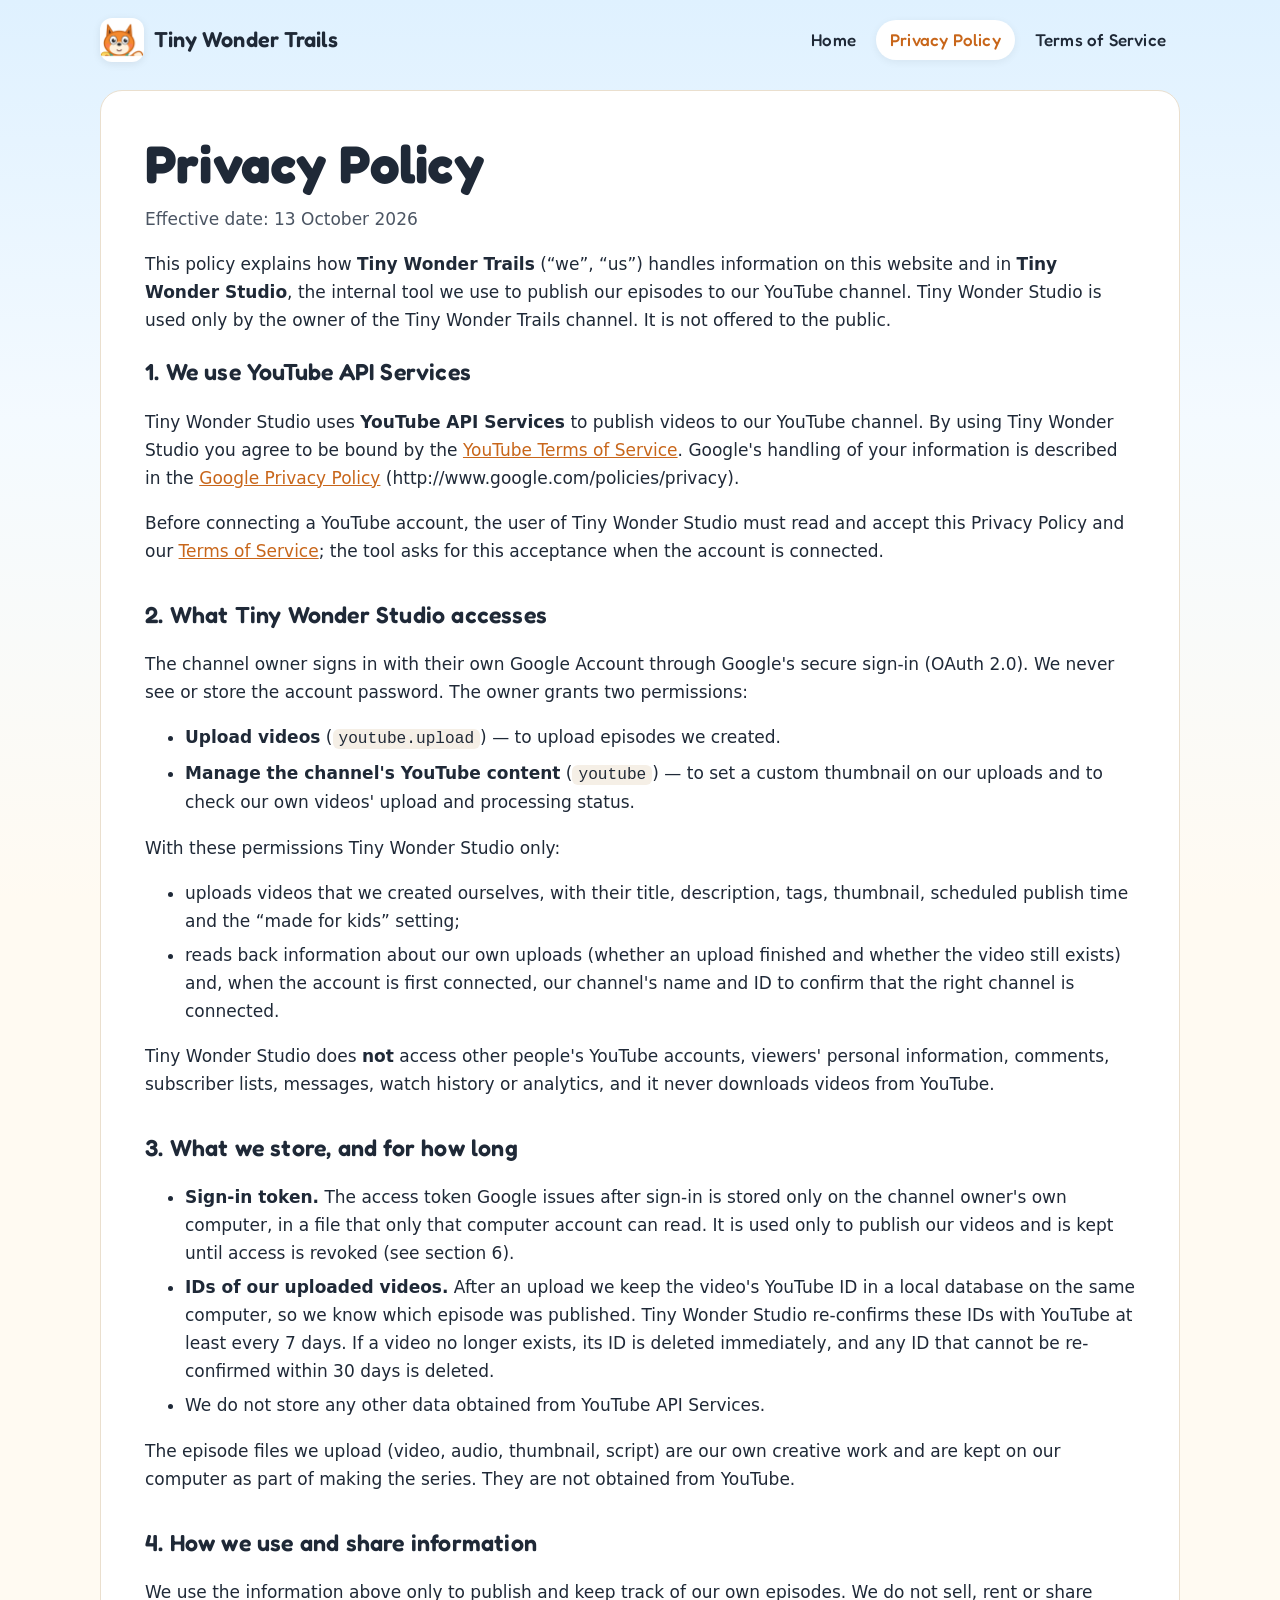
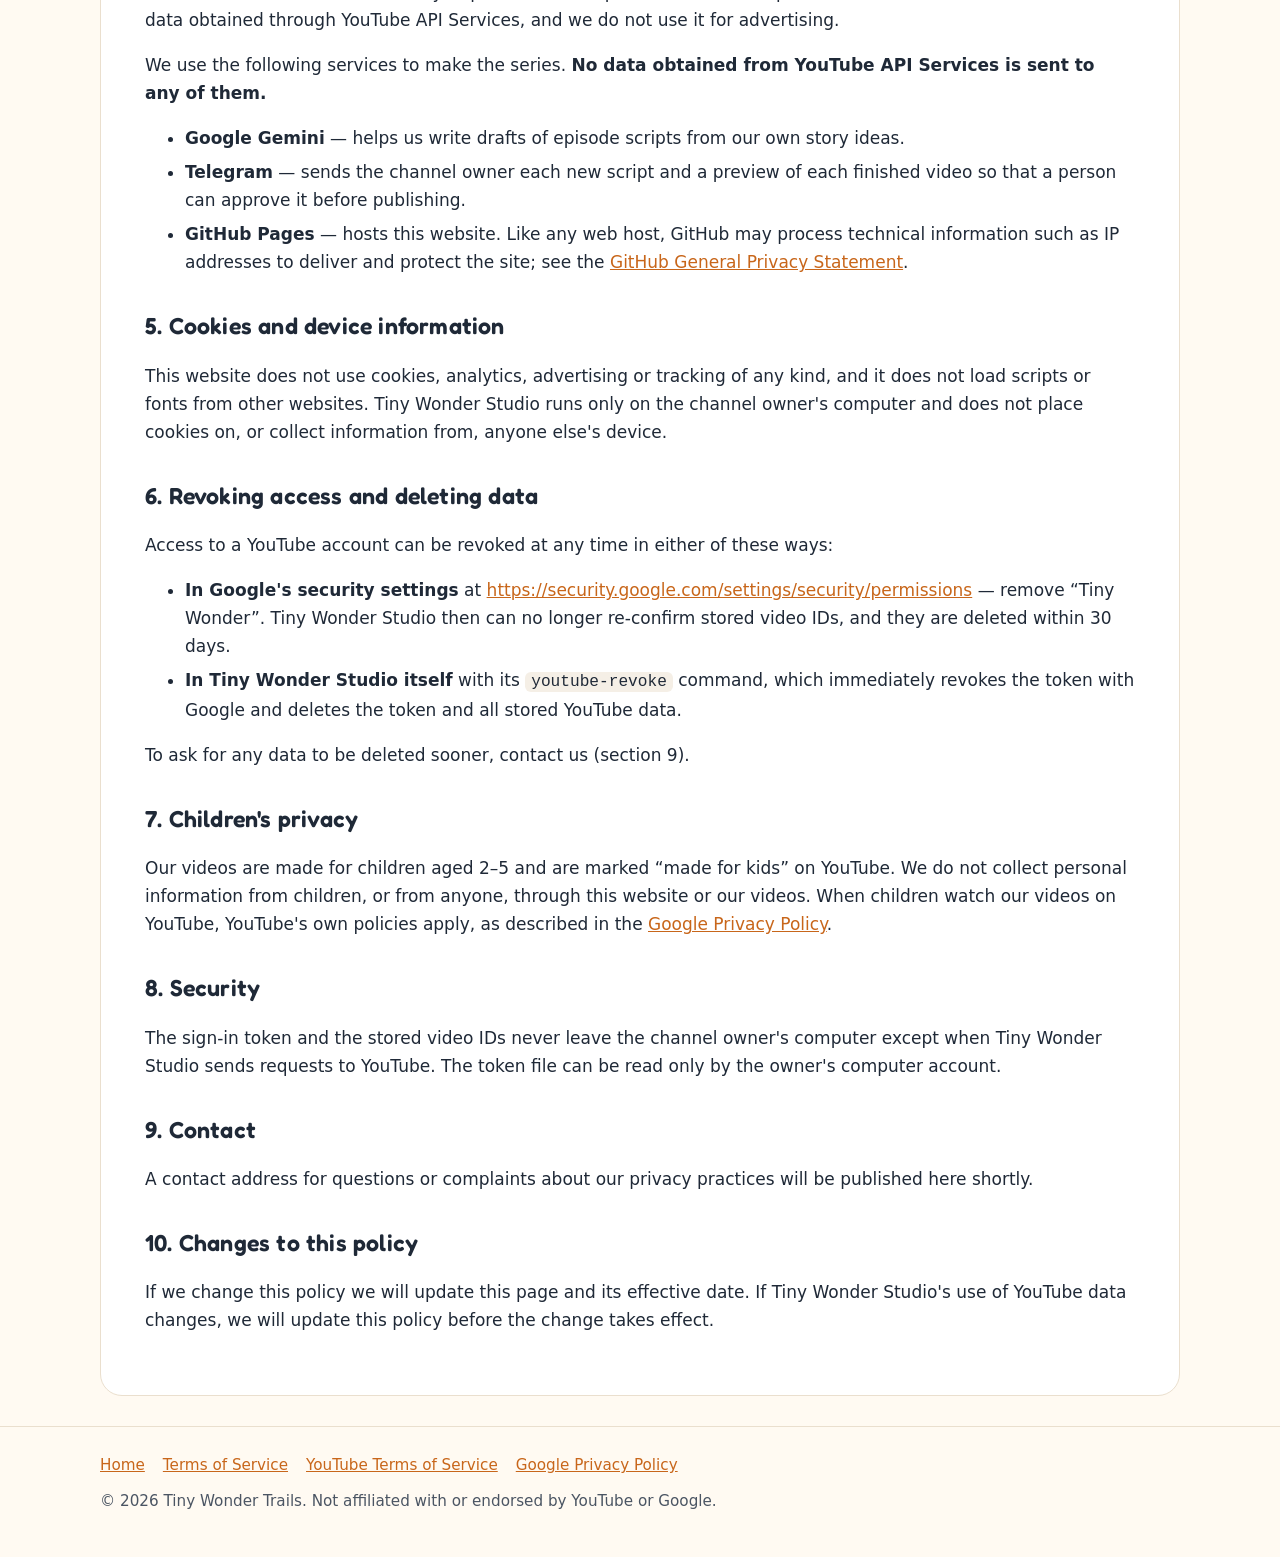
==== privacy.html @ 5b2956e0 "Tiny Wonder Trails website: home, privacy policy, terms of service Co-Authored-By: Claude Opus 5.5 <" ====
<!doctype html>
<html lang="en">
<head>
  <meta charset="utf-8">
  <meta name="viewport" content="width=device-width, initial-scale=1">
  <title>Privacy Policy — Tiny Wonder Trails</title>
  <meta name="description" content="How Tiny Wonder Trails and its publishing tool, Tiny Wonder Studio, handle data, including data from YouTube API Services.">
  <link rel="icon" type="image/png" href="img/favicon-32.png">
  <link rel="apple-touch-icon" href="img/icon-180.png">
  <link rel="stylesheet" href="style.css">
</head>
<body>
  <header class="site-header">
    <div class="wrap">
      <a class="brand" href="./"><img src="img/icon-180.png" alt="">Tiny Wonder Trails</a>
      <nav aria-label="Main">
        <a href="./">Home</a>
        <a href="privacy.html" aria-current="page">Privacy Policy</a>
        <a href="terms.html">Terms of Service</a>
      </nav>
    </div>
  </header>

  <main class="wrap">
    <article class="doc">
      <h1>Privacy Policy</h1>
      <p class="meta">Effective date: 13 October 2026</p>

      <p>This policy explains how <strong>Tiny Wonder Trails</strong> (“we”, “us”) handles information on this website
        and in <strong>Tiny Wonder Studio</strong>, the internal tool we use to publish our episodes to our YouTube
        channel. Tiny Wonder Studio is used only by the owner of the Tiny Wonder Trails channel. It is not offered
        to the public.</p>

      <h2>1. We use YouTube API Services</h2>
      <p>Tiny Wonder Studio uses <strong>YouTube API Services</strong> to publish videos to our YouTube channel.
        By using Tiny Wonder Studio you agree to be bound by the
        <a href="https://www.youtube.com/t/terms" rel="noopener">YouTube Terms of Service</a>.
        Google's handling of your information is described in the
        <a href="http://www.google.com/policies/privacy" rel="noopener">Google Privacy Policy</a>
        (http://www.google.com/policies/privacy).</p>
      <p>Before connecting a YouTube account, the user of Tiny Wonder Studio must read and accept this Privacy
        Policy and our <a href="terms.html">Terms of Service</a>; the tool asks for this acceptance when the
        account is connected.</p>

      <h2>2. What Tiny Wonder Studio accesses</h2>
      <p>The channel owner signs in with their own Google Account through Google's secure sign-in (OAuth 2.0).
        We never see or store the account password. The owner grants two permissions:</p>
      <ul>
        <li><strong>Upload videos</strong> (<code>youtube.upload</code>) — to upload episodes we created.</li>
        <li><strong>Manage the channel's YouTube content</strong> (<code>youtube</code>) — to set a custom thumbnail
          on our uploads and to check our own videos' upload and processing status.</li>
      </ul>
      <p>With these permissions Tiny Wonder Studio only:</p>
      <ul>
        <li>uploads videos that we created ourselves, with their title, description, tags, thumbnail, scheduled
          publish time and the “made for kids” setting;</li>
        <li>reads back information about our own uploads (whether an upload finished and whether the video still
          exists) and, when the account is first connected, our channel's name and ID to confirm that the right
          channel is connected.</li>
      </ul>
      <p>Tiny Wonder Studio does <strong>not</strong> access other people's YouTube accounts, viewers' personal
        information, comments, subscriber lists, messages, watch history or analytics, and it never downloads
        videos from YouTube.</p>

      <h2>3. What we store, and for how long</h2>
      <ul>
        <li><strong>Sign-in token.</strong> The access token Google issues after sign-in is stored only on the
          channel owner's own computer, in a file that only that computer account can read. It is used only to
          publish our videos and is kept until access is revoked (see section 6).</li>
        <li><strong>IDs of our uploaded videos.</strong> After an upload we keep the video's YouTube ID in a local
          database on the same computer, so we know which episode was published. Tiny Wonder Studio re-confirms
          these IDs with YouTube at least every 7 days. If a video no longer exists, its ID is deleted immediately,
          and any ID that cannot be re-confirmed within 30 days is deleted.</li>
        <li>We do not store any other data obtained from YouTube API Services.</li>
      </ul>
      <p>The episode files we upload (video, audio, thumbnail, script) are our own creative work and are kept on our
        computer as part of making the series. They are not obtained from YouTube.</p>

      <h2>4. How we use and share information</h2>
      <p>We use the information above only to publish and keep track of our own episodes. We do not sell, rent or
        share data obtained through YouTube API Services, and we do not use it for advertising.</p>
      <p>We use the following services to make the series. <strong>No data obtained from YouTube API Services is sent
        to any of them.</strong></p>
      <ul>
        <li><strong>Google Gemini</strong> — helps us write drafts of episode scripts from our own story ideas.</li>
        <li><strong>Telegram</strong> — sends the channel owner each new script and a preview of each finished video
          so that a person can approve it before publishing.</li>
        <li><strong>GitHub Pages</strong> — hosts this website. Like any web host, GitHub may process technical
          information such as IP addresses to deliver and protect the site; see the
          <a href="https://docs.github.com/en/site-policy/privacy-policies/github-general-privacy-statement" rel="noopener">GitHub
          General Privacy Statement</a>.</li>
      </ul>

      <h2>5. Cookies and device information</h2>
      <p>This website does not use cookies, analytics, advertising or tracking of any kind, and it does not load
        scripts or fonts from other websites. Tiny Wonder Studio runs only on the channel owner's computer and does
        not place cookies on, or collect information from, anyone else's device.</p>

      <h2>6. Revoking access and deleting data</h2>
      <p>Access to a YouTube account can be revoked at any time in either of these ways:</p>
      <ul>
        <li><strong>In Google's security settings</strong> at
          <a href="https://security.google.com/settings/security/permissions" rel="noopener">https://security.google.com/settings/security/permissions</a>
          — remove “Tiny Wonder”. Tiny Wonder Studio then can no longer re-confirm stored video IDs, and they are
          deleted within 30 days.</li>
        <li><strong>In Tiny Wonder Studio itself</strong> with its <code>youtube-revoke</code> command, which
          immediately revokes the token with Google and deletes the token and all stored YouTube data.</li>
      </ul>
      <p>To ask for any data to be deleted sooner, contact us (section 9).</p>

      <h2>7. Children's privacy</h2>
      <p>Our videos are made for children aged 2–5 and are marked “made for kids” on YouTube. We do not collect
        personal information from children, or from anyone, through this website or our videos. When children watch
        our videos on YouTube, YouTube's own policies apply, as described in the
        <a href="http://www.google.com/policies/privacy" rel="noopener">Google Privacy Policy</a>.</p>

      <h2>8. Security</h2>
      <p>The sign-in token and the stored video IDs never leave the channel owner's computer except when Tiny Wonder
        Studio sends requests to YouTube. The token file can be read only by the owner's computer account.</p>

      <h2 id="contact">9. Contact</h2>
      <p>A contact address for questions or complaints about our privacy practices will be published here shortly.</p>

      <h2>10. Changes to this policy</h2>
      <p>If we change this policy we will update this page and its effective date. If Tiny Wonder Studio's use of
        YouTube data changes, we will update this policy before the change takes effect.</p>
    </article>
  </main>

  <footer class="site-footer">
    <div class="wrap">
      <div class="links">
        <a href="./">Home</a>
        <a href="terms.html">Terms of Service</a>
        <a href="https://www.youtube.com/t/terms" rel="noopener">YouTube Terms of Service</a>
        <a href="http://www.google.com/policies/privacy" rel="noopener">Google Privacy Policy</a>
      </div>
      <p>© 2026 Tiny Wonder Trails. Not affiliated with or endorsed by YouTube or Google.</p>
    </div>
  </footer>
</body>
</html>
---- style.css ----
/* Tiny Wonder Trails — static site. No external requests: fonts and images are self-hosted. */
@font-face {
  font-family: "Fredoka";
  src: url("fonts/Fredoka.ttf") format("truetype");
  font-weight: 300 700;
  font-display: swap;
}

:root {
  --sky: #dff1ff;
  --sky-deep: #7cc8ff;
  --cream: #fffaf2;
  --ink: #1f2937;
  --ink-soft: #4b5563;
  --fox: #f58a2e;
  --fox-deep: #c8661a;
  --mint: #7fd8be;
  --lavender: #b9a2e8;
  --bird: #3a9ad9;
  --line: #eadfce;
  --radius: 22px;
}

* { box-sizing: border-box; }

html { -webkit-text-size-adjust: 100%; background: var(--cream); }

body {
  margin: 0;
  min-height: 100vh;
  background: linear-gradient(180deg, var(--sky) 0, #f4faff 420px, var(--cream) 900px) no-repeat;
  color: var(--ink);
  font: 17px/1.65 system-ui, -apple-system, "Segoe UI", Roboto, Ubuntu, sans-serif;
}

h1, h2, h3, .brand, .button, nav a {
  font-family: "Fredoka", system-ui, sans-serif;
  letter-spacing: 0.2px;
}

h1 { font-size: clamp(2.1rem, 5vw, 3.3rem); line-height: 1.1; margin: 0 0 12px; font-weight: 700; }
h2 { font-size: clamp(1.5rem, 3.2vw, 2rem); margin: 0 0 10px; font-weight: 600; }
h3 { font-size: 1.2rem; margin: 18px 0 6px; font-weight: 600; }

a { color: var(--fox-deep); }
a:hover { color: var(--fox); }

.wrap { width: min(1080px, 100% - 32px); margin-inline: auto; }

/* header */
.site-header { padding: 18px 0; }
.site-header .wrap { display: flex; align-items: center; justify-content: space-between; gap: 16px; flex-wrap: wrap; }
.brand { display: flex; align-items: center; gap: 10px; text-decoration: none; color: var(--ink); font-size: 1.35rem; font-weight: 600; }
.brand img { width: 44px; height: 44px; border-radius: 12px; background: #fff; box-shadow: 0 2px 8px rgb(0 0 0 / 0.08); }
nav { display: flex; gap: 6px; flex-wrap: wrap; }
nav a { text-decoration: none; color: var(--ink); padding: 6px 14px; border-radius: 999px; font-weight: 500; }
nav a:hover, nav a[aria-current="page"] { background: #fff; color: var(--fox-deep); box-shadow: 0 2px 8px rgb(0 0 0 / 0.06); }

/* hero */
.hero { padding: 20px 0 8px; text-align: center; }
.tagline { font-family: "Fredoka", system-ui, sans-serif; color: var(--fox-deep); font-size: clamp(1.15rem, 2.6vw, 1.5rem); font-weight: 500; margin: 0 0 14px; }
.lead { max-width: 680px; margin: 0 auto 22px; color: var(--ink-soft); font-size: 1.08rem; }
.hero-art { margin: 26px auto 0; border-radius: var(--radius); overflow: hidden; box-shadow: 0 14px 40px rgb(30 80 130 / 0.18); }
.hero-art img { display: block; width: 100%; height: auto; }

.button {
  display: inline-flex; align-items: center; gap: 10px;
  background: var(--fox); color: #fff; text-decoration: none;
  padding: 12px 24px; border-radius: 999px; font-weight: 600; font-size: 1.1rem;
  box-shadow: 0 6px 0 var(--fox-deep);
  transition: transform 0.12s ease, box-shadow 0.12s ease;
}
.button:hover { color: #fff; transform: translateY(2px); box-shadow: 0 4px 0 var(--fox-deep); }
.play { width: 0; height: 0; border-left: 12px solid #fff; border-top: 8px solid transparent; border-bottom: 8px solid transparent; }

/* sections */
section { padding: 34px 0; }
.cards { display: grid; grid-template-columns: repeat(auto-fit, minmax(230px, 1fr)); gap: 18px; margin-top: 16px; }
.card { background: #fff; border: 1px solid var(--line); border-radius: var(--radius); padding: 20px 22px; }
.card h3 { margin-top: 0; }
.card p { margin: 0; color: var(--ink-soft); }
.dot { display: inline-block; width: 14px; height: 14px; border-radius: 50%; margin-right: 8px; vertical-align: -1px; }

.panel { background: #fff; border: 1px solid var(--line); border-radius: var(--radius); padding: 26px 28px; }
.panel p:last-child { margin-bottom: 0; }

ul.learn { columns: 2 220px; padding-left: 20px; margin: 10px 0 0; }

/* legal pages */
.doc { background: #fff; border: 1px solid var(--line); border-radius: var(--radius); padding: clamp(22px, 4vw, 44px); margin: 10px auto 30px; }
.doc h2 { margin-top: 30px; font-size: 1.45rem; }
.doc h2:first-of-type { margin-top: 18px; }
.doc .meta { color: var(--ink-soft); margin-top: 0; }
.doc li { margin-bottom: 6px; }
.note { background: #f3fbf8; border-left: 5px solid var(--mint); padding: 12px 16px; border-radius: 10px; }
code { background: #f5efe6; padding: 1px 6px; border-radius: 6px; font-size: 0.95em; }

/* footer */
.site-footer { border-top: 1px solid var(--line); margin-top: 20px; padding: 26px 0 40px; color: var(--ink-soft); font-size: 0.95rem; }
.site-footer .links { display: flex; flex-wrap: wrap; gap: 6px 18px; margin-bottom: 10px; }
.site-footer p { margin: 6px 0; }

@media (max-width: 560px) {
  body { font-size: 16px; }
  .panel, .card { padding: 18px; }
}
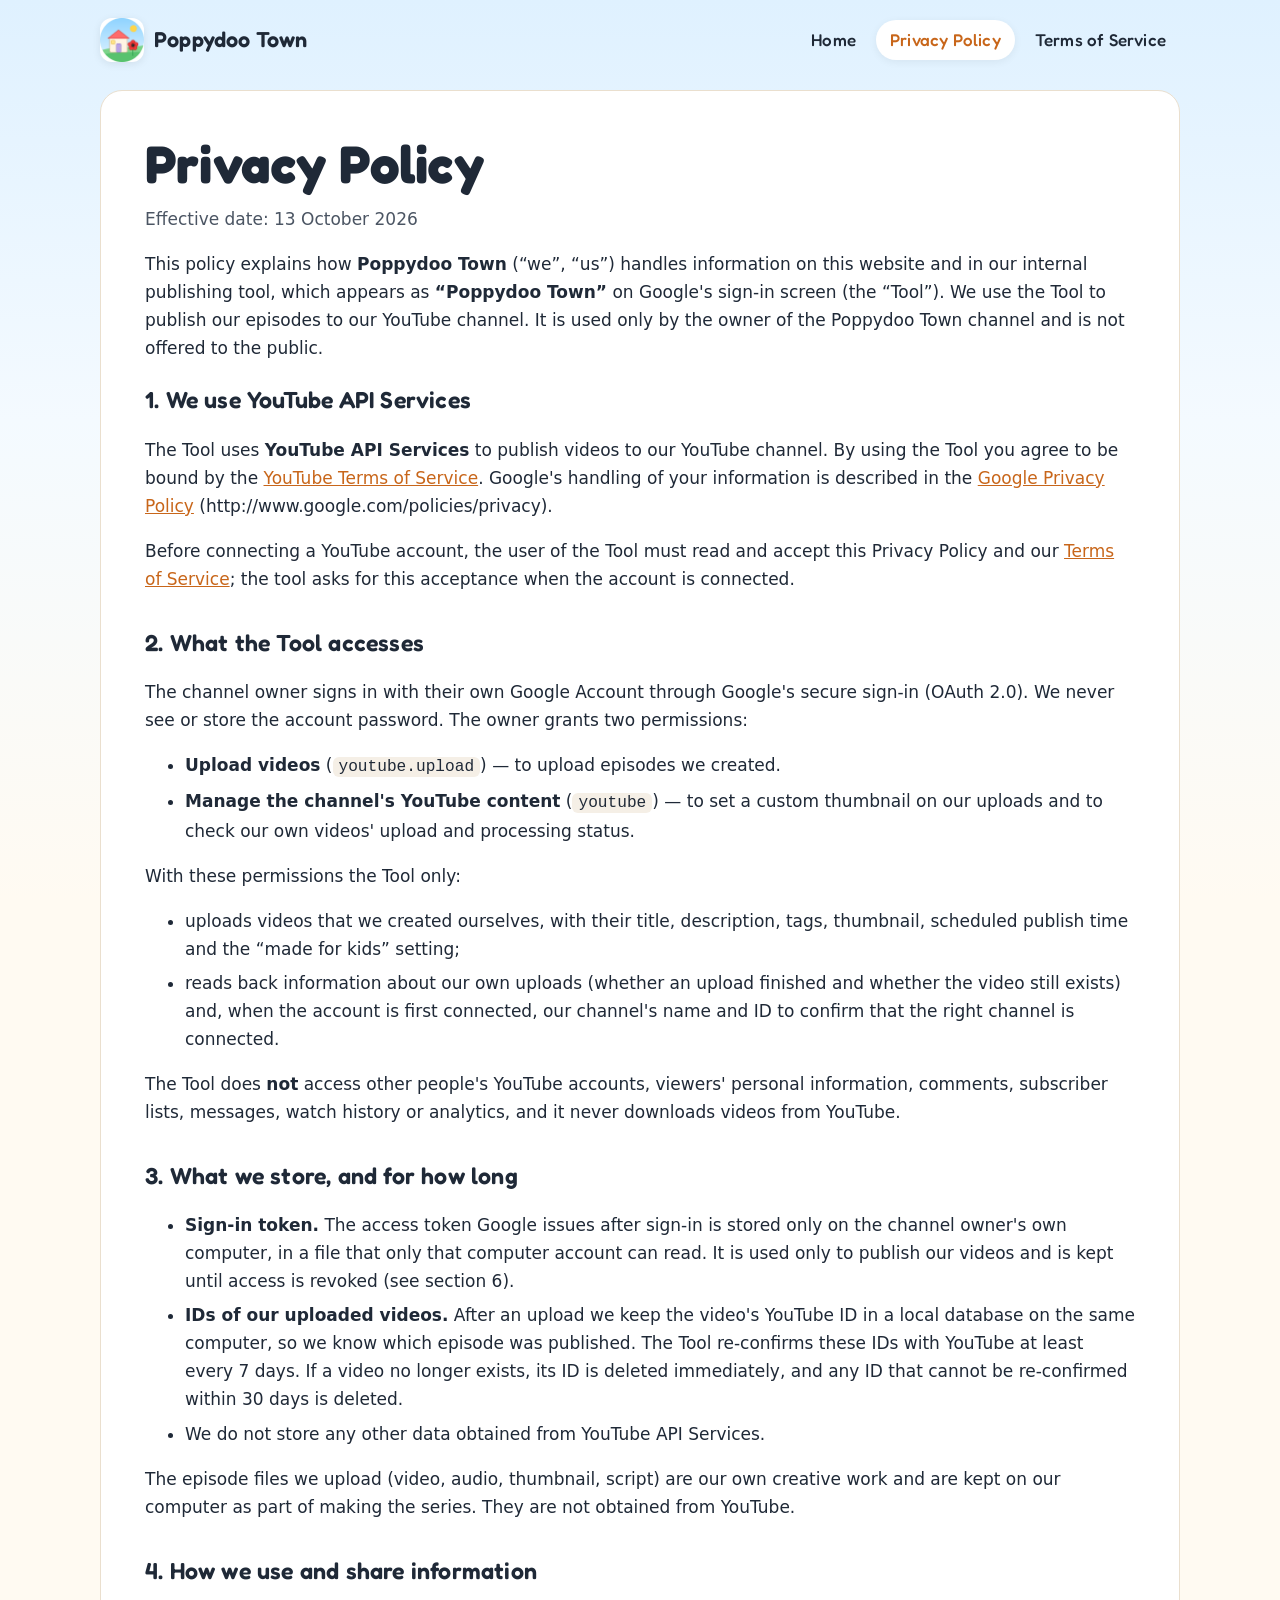
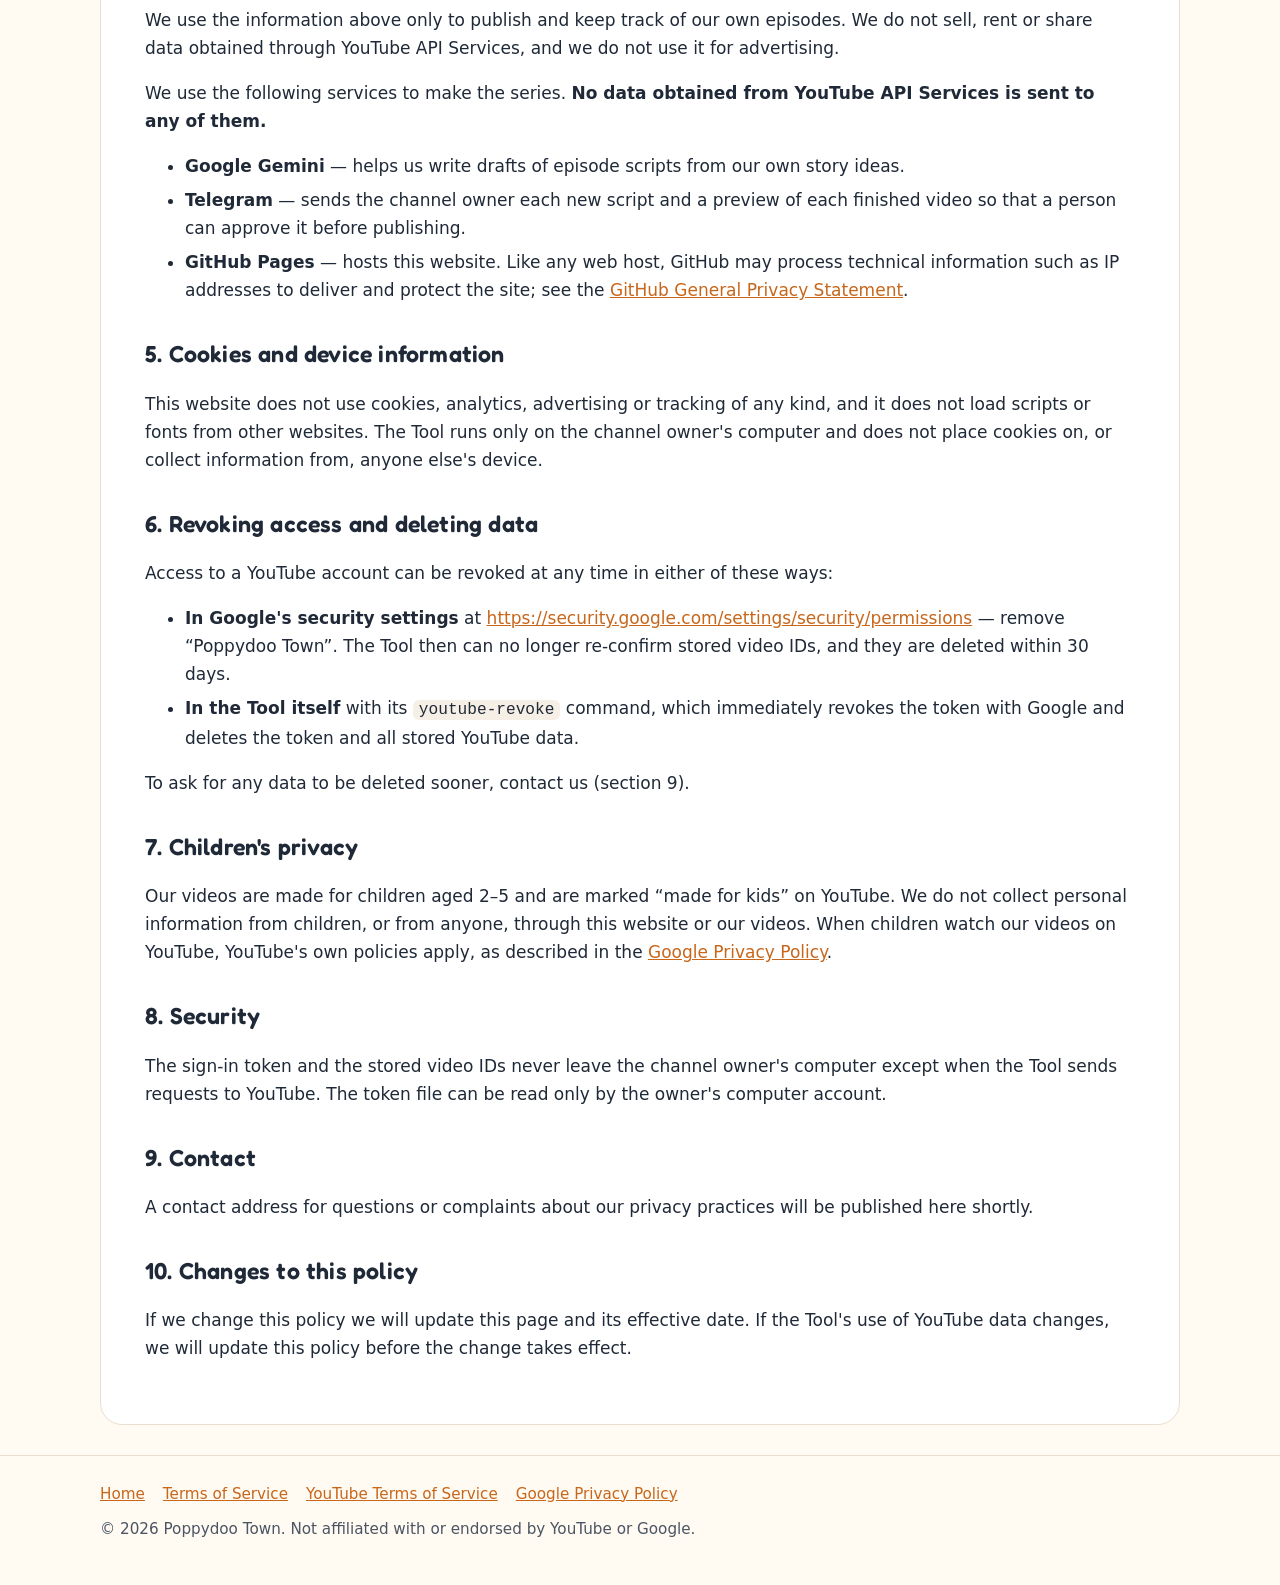
==== commit f3fa8abd: "Rebrand website to Poppydoo Town Co-Authored-By: Claude Opus 5.5 <noreply@anthropic.com>" ====
--- a/privacy.html
+++ b/privacy.html
@@ -3,8 +3,8 @@
 <head>
   <meta charset="utf-8">
   <meta name="viewport" content="width=device-width, initial-scale=1">
-  <title>Privacy Policy — Tiny Wonder Trails</title>
-  <meta name="description" content="How Tiny Wonder Trails and its publishing tool, Tiny Wonder Studio, handle data, including data from YouTube API Services.">
+  <title>Privacy Policy — Poppydoo Town</title>
+  <meta name="description" content="How Poppydoo Town and its publishing tool handle data, including data from YouTube API Services.">
   <link rel="icon" type="image/png" href="img/favicon-32.png">
   <link rel="apple-touch-icon" href="img/icon-180.png">
   <link rel="stylesheet" href="style.css">
@@ -12,7 +12,7 @@
 <body>
   <header class="site-header">
     <div class="wrap">
-      <a class="brand" href="./"><img src="img/icon-180.png" alt="">Tiny Wonder Trails</a>
+      <a class="brand" href="./"><img src="img/icon-180.png" alt="">Poppydoo Town</a>
       <nav aria-label="Main">
         <a href="./">Home</a>
         <a href="privacy.html" aria-current="page">Privacy Policy</a>
@@ -26,23 +26,23 @@
       <h1>Privacy Policy</h1>
       <p class="meta">Effective date: 13 October 2026</p>
 
-      <p>This policy explains how <strong>Tiny Wonder Trails</strong> (“we”, “us”) handles information on this website
-        and in <strong>Tiny Wonder Studio</strong>, the internal tool we use to publish our episodes to our YouTube
-        channel. Tiny Wonder Studio is used only by the owner of the Tiny Wonder Trails channel. It is not offered
-        to the public.</p>
+      <p>This policy explains how <strong>Poppydoo Town</strong> (“we”, “us”) handles information on this website
+        and in our internal publishing tool, which appears as <strong>“Poppydoo Town”</strong> on Google's sign-in
+        screen (the “Tool”). We use the Tool to publish our episodes to our YouTube channel. It is used only by
+        the owner of the Poppydoo Town channel and is not offered to the public.</p>
 
       <h2>1. We use YouTube API Services</h2>
-      <p>Tiny Wonder Studio uses <strong>YouTube API Services</strong> to publish videos to our YouTube channel.
-        By using Tiny Wonder Studio you agree to be bound by the
+      <p>The Tool uses <strong>YouTube API Services</strong> to publish videos to our YouTube channel.
+        By using the Tool you agree to be bound by the
         <a href="https://www.youtube.com/t/terms" rel="noopener">YouTube Terms of Service</a>.
         Google's handling of your information is described in the
         <a href="http://www.google.com/policies/privacy" rel="noopener">Google Privacy Policy</a>
         (http://www.google.com/policies/privacy).</p>
-      <p>Before connecting a YouTube account, the user of Tiny Wonder Studio must read and accept this Privacy
+      <p>Before connecting a YouTube account, the user of the Tool must read and accept this Privacy
         Policy and our <a href="terms.html">Terms of Service</a>; the tool asks for this acceptance when the
         account is connected.</p>
 
-      <h2>2. What Tiny Wonder Studio accesses</h2>
+      <h2>2. What the Tool accesses</h2>
       <p>The channel owner signs in with their own Google Account through Google's secure sign-in (OAuth 2.0).
         We never see or store the account password. The owner grants two permissions:</p>
       <ul>
@@ -50,7 +50,7 @@
         <li><strong>Manage the channel's YouTube content</strong> (<code>youtube</code>) — to set a custom thumbnail
           on our uploads and to check our own videos' upload and processing status.</li>
       </ul>
-      <p>With these permissions Tiny Wonder Studio only:</p>
+      <p>With these permissions the Tool only:</p>
       <ul>
         <li>uploads videos that we created ourselves, with their title, description, tags, thumbnail, scheduled
           publish time and the “made for kids” setting;</li>
@@ -58,7 +58,7 @@
           exists) and, when the account is first connected, our channel's name and ID to confirm that the right
           channel is connected.</li>
       </ul>
-      <p>Tiny Wonder Studio does <strong>not</strong> access other people's YouTube accounts, viewers' personal
+      <p>The Tool does <strong>not</strong> access other people's YouTube accounts, viewers' personal
         information, comments, subscriber lists, messages, watch history or analytics, and it never downloads
         videos from YouTube.</p>
 
@@ -68,7 +68,7 @@
           channel owner's own computer, in a file that only that computer account can read. It is used only to
           publish our videos and is kept until access is revoked (see section 6).</li>
         <li><strong>IDs of our uploaded videos.</strong> After an upload we keep the video's YouTube ID in a local
-          database on the same computer, so we know which episode was published. Tiny Wonder Studio re-confirms
+          database on the same computer, so we know which episode was published. The Tool re-confirms
           these IDs with YouTube at least every 7 days. If a video no longer exists, its ID is deleted immediately,
           and any ID that cannot be re-confirmed within 30 days is deleted.</li>
         <li>We do not store any other data obtained from YouTube API Services.</li>
@@ -93,7 +93,7 @@
 
       <h2>5. Cookies and device information</h2>
       <p>This website does not use cookies, analytics, advertising or tracking of any kind, and it does not load
-        scripts or fonts from other websites. Tiny Wonder Studio runs only on the channel owner's computer and does
+        scripts or fonts from other websites. The Tool runs only on the channel owner's computer and does
         not place cookies on, or collect information from, anyone else's device.</p>
 
       <h2>6. Revoking access and deleting data</h2>
@@ -101,9 +101,9 @@
       <ul>
         <li><strong>In Google's security settings</strong> at
           <a href="https://security.google.com/settings/security/permissions" rel="noopener">https://security.google.com/settings/security/permissions</a>
-          — remove “Tiny Wonder”. Tiny Wonder Studio then can no longer re-confirm stored video IDs, and they are
+          — remove “Poppydoo Town”. The Tool then can no longer re-confirm stored video IDs, and they are
           deleted within 30 days.</li>
-        <li><strong>In Tiny Wonder Studio itself</strong> with its <code>youtube-revoke</code> command, which
+        <li><strong>In the Tool itself</strong> with its <code>youtube-revoke</code> command, which
           immediately revokes the token with Google and deletes the token and all stored YouTube data.</li>
       </ul>
       <p>To ask for any data to be deleted sooner, contact us (section 9).</p>
@@ -115,14 +115,13 @@
         <a href="http://www.google.com/policies/privacy" rel="noopener">Google Privacy Policy</a>.</p>
 
       <h2>8. Security</h2>
-      <p>The sign-in token and the stored video IDs never leave the channel owner's computer except when Tiny Wonder
-        Studio sends requests to YouTube. The token file can be read only by the owner's computer account.</p>
+      <p>The sign-in token and the stored video IDs never leave the channel owner's computer except when the Tool sends requests to YouTube. The token file can be read only by the owner's computer account.</p>
 
       <h2 id="contact">9. Contact</h2>
       <p>A contact address for questions or complaints about our privacy practices will be published here shortly.</p>
 
       <h2>10. Changes to this policy</h2>
-      <p>If we change this policy we will update this page and its effective date. If Tiny Wonder Studio's use of
+      <p>If we change this policy we will update this page and its effective date. If the Tool's use of
         YouTube data changes, we will update this policy before the change takes effect.</p>
     </article>
   </main>
@@ -135,7 +134,7 @@
         <a href="https://www.youtube.com/t/terms" rel="noopener">YouTube Terms of Service</a>
         <a href="http://www.google.com/policies/privacy" rel="noopener">Google Privacy Policy</a>
       </div>
-      <p>© 2026 Tiny Wonder Trails. Not affiliated with or endorsed by YouTube or Google.</p>
+      <p>© 2026 Poppydoo Town. Not affiliated with or endorsed by YouTube or Google.</p>
     </div>
   </footer>
 </body>
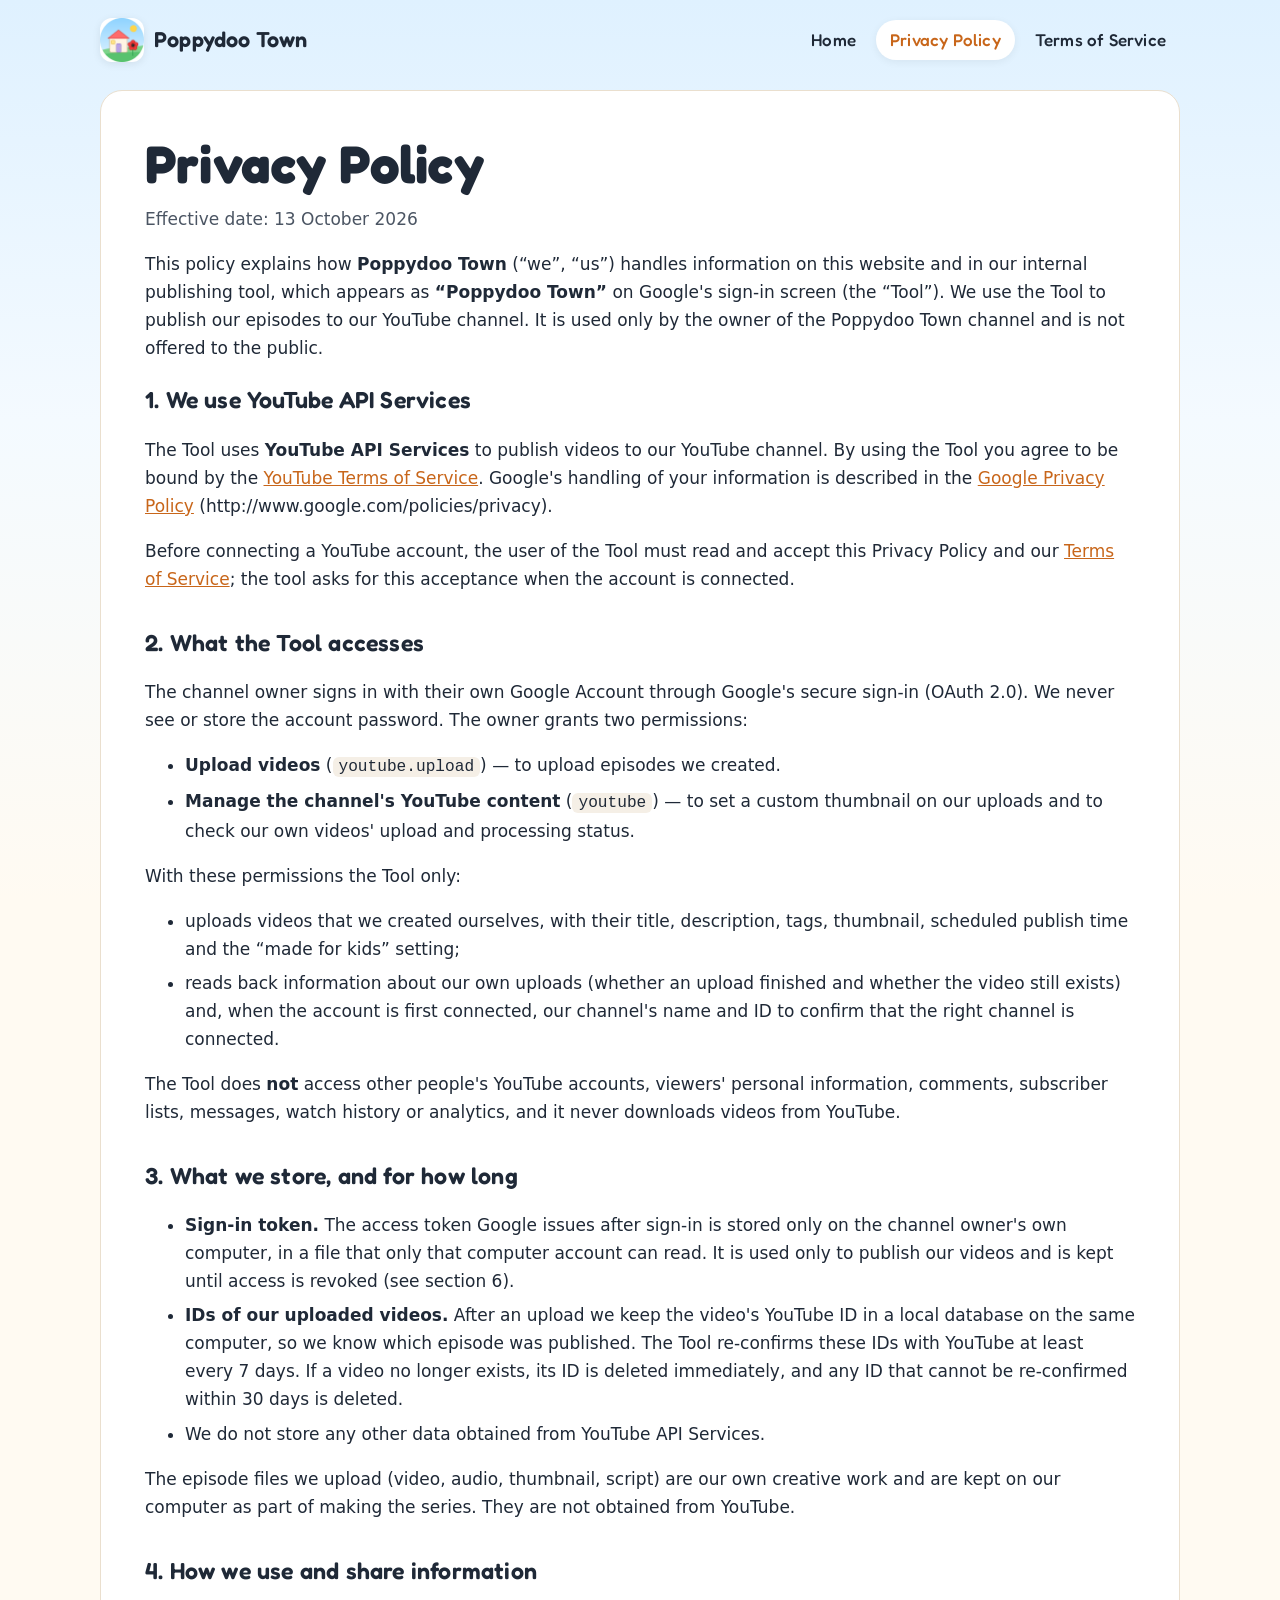
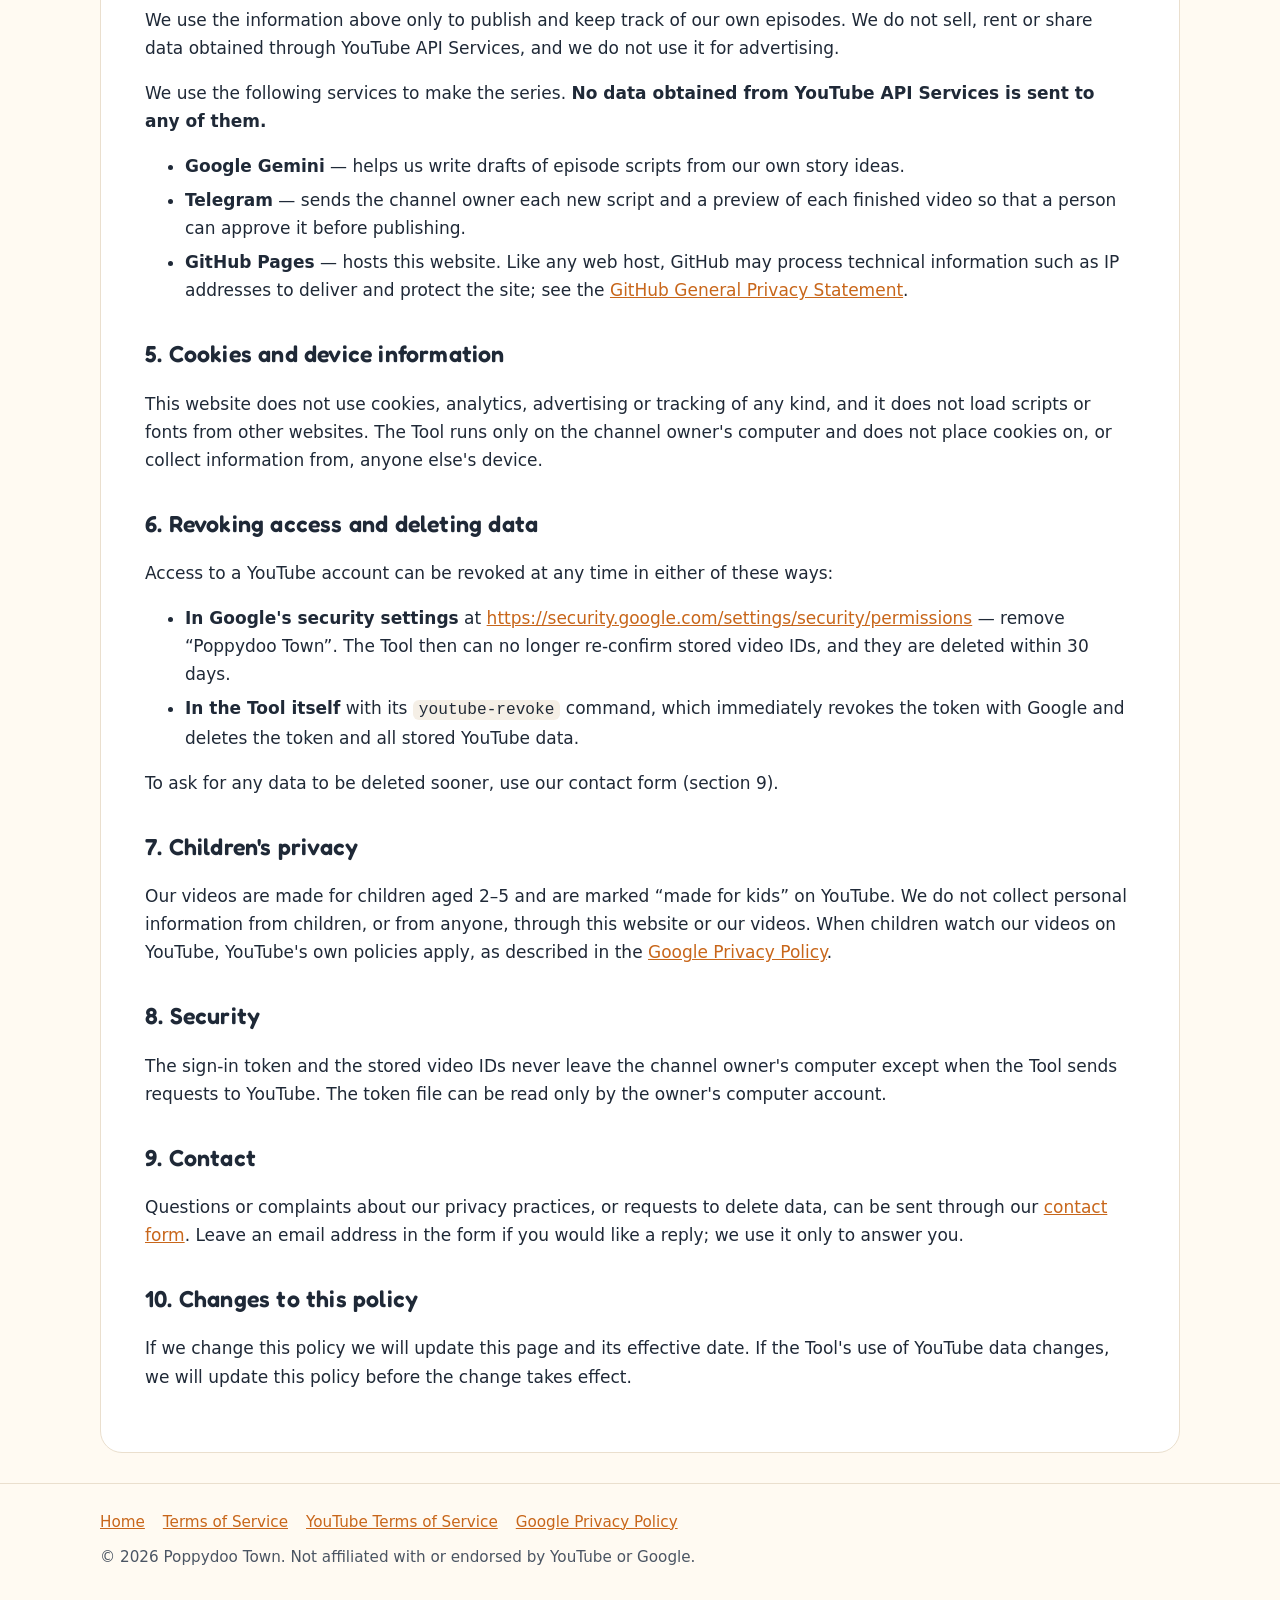
==== commit 33c85c4e: "Add contact form to privacy policy Co-Authored-By: Claude Opus 5.5 <noreply@anthropic.com>" ====
--- a/privacy.html
+++ b/privacy.html
@@ -106,7 +106,7 @@
         <li><strong>In the Tool itself</strong> with its <code>youtube-revoke</code> command, which
           immediately revokes the token with Google and deletes the token and all stored YouTube data.</li>
       </ul>
-      <p>To ask for any data to be deleted sooner, contact us (section 9).</p>
+      <p>To ask for any data to be deleted sooner, use our contact form (section 9).</p>
 
       <h2>7. Children's privacy</h2>
       <p>Our videos are made for children aged 2–5 and are marked “made for kids” on YouTube. We do not collect
@@ -118,7 +118,9 @@
       <p>The sign-in token and the stored video IDs never leave the channel owner's computer except when the Tool sends requests to YouTube. The token file can be read only by the owner's computer account.</p>
 
       <h2 id="contact">9. Contact</h2>
-      <p>A contact address for questions or complaints about our privacy practices will be published here shortly.</p>
+      <p>Questions or complaints about our privacy practices, or requests to delete data, can be sent through our
+        <a href="https://docs.google.com/forms/d/e/1FAIpQLSfhJCUGuKrQ3TPC4n-auf8BZWQk6Wo3MlmhsKI2w6yIjlGNsA/viewform" rel="noopener">contact form</a>.
+        Leave an email address in the form if you would like a reply; we use it only to answer you.</p>
 
       <h2>10. Changes to this policy</h2>
       <p>If we change this policy we will update this page and its effective date. If the Tool's use of
